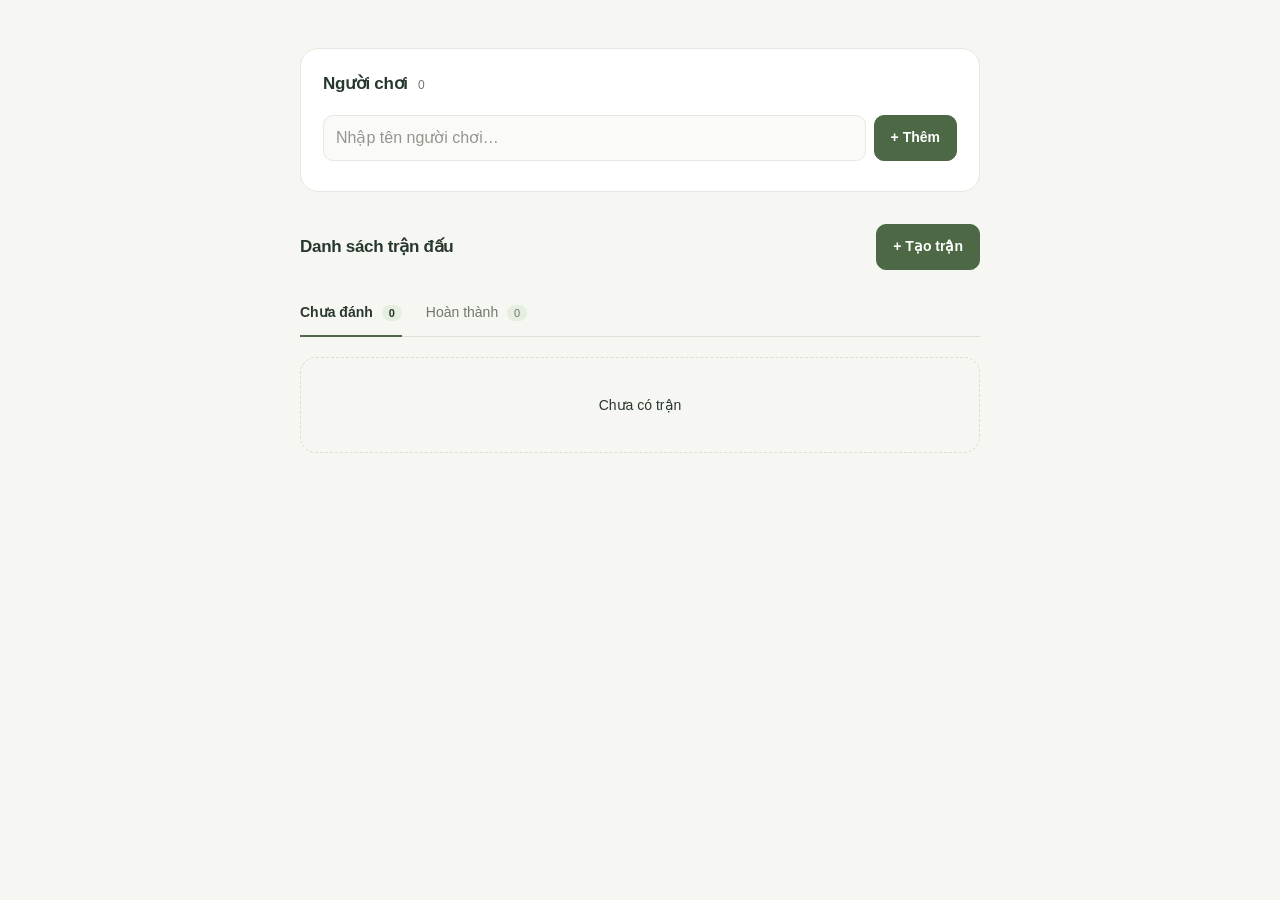
==== index.html @ c01b4a05 "Fix GitHub Pages structure" ====
<!doctype html>
<html lang="vi">
<head>
  <meta charset="UTF-8">
  <meta name="viewport" content="width=device-width, initial-scale=1">
  <meta name="theme-color" content="#f6f7f2">
  <meta name="description" content="Chia đội và quản lý trận đấu.">
  <title>Danh sách trận đấu</title>
  <link rel="stylesheet" href="style.css">
  <script src="script.js" defer></script>
</head>
<body>
  <main class="app">
    <section class="panel players-panel" aria-labelledby="players-heading">
      <div class="section-heading">
        <h2 id="players-heading">Người chơi <span id="player-total" class="small-count">0</span></h2>
      </div>
      <form id="player-form" class="player-form">
        <label class="sr-only" for="player-name">Tên người chơi</label>
        <input id="player-name" name="player-name" type="text" placeholder="Nhập tên người chơi…" maxlength="60" autocomplete="off" required>
        <button class="button primary" type="submit">+ Thêm</button>
      </form>
      <ul id="player-list" class="player-list"></ul>
    </section>

    <section class="sets-section" aria-labelledby="sets-heading">
      <div class="section-heading sets-heading">
        <h2 id="sets-heading">Danh sách trận đấu</h2>
        <button id="add-set" class="button primary" type="button">+ Tạo trận</button>
      </div>
      <div class="tabs" role="tablist" aria-label="Trạng thái trận đấu">
        <button id="tab-pending" class="tab active" type="button" role="tab" aria-selected="true" aria-controls="set-list" data-tab="pending">Chưa đánh <span id="pending-total">0</span></button>
        <button id="tab-completed" class="tab" type="button" role="tab" aria-selected="false" aria-controls="set-list" tabindex="-1" data-tab="completed">Hoàn thành <span id="completed-total">0</span></button>
      </div>
      <div id="set-list" class="set-list" role="tabpanel" aria-labelledby="tab-pending"></div>
    </section>
  </main>
  <p id="notice" class="notice" role="status" aria-live="polite" hidden></p>
</body>
</html>
---- style.css ----
:root {
  color-scheme: light;
  --background: #f6f7f2;
  --surface: #fff;
  --text: #28382e;
  --muted: #6e786e;
  --line: #e3e9df;
  --badge-background: #e5eedf;
  --badge-text: #46623e;
  --accent: #4c6844;
}
* { box-sizing: border-box; }
body { margin: 0; background: var(--background); color: var(--text); font-family: -apple-system, BlinkMacSystemFont, "Segoe UI", sans-serif; font-size: 15px; line-height: 1.5; }
button, input, select { font: inherit; }
button { cursor: pointer; touch-action: manipulation; }
button, input, select { -webkit-tap-highlight-color: transparent; }
button:focus-visible, input:focus-visible, select:focus-visible { outline: 2px solid var(--accent); outline-offset: 3px; }
.app { width: min(100% - 40px, 680px); margin: 0 auto; padding: 48px 0 24px; }
h2 { font-size: 17px; font-weight: 650; margin: 0; letter-spacing: -.3px; }
.panel, .set-card { background: var(--surface); border: 1px solid var(--line); border-radius: 18px; padding: 22px; }
.section-heading { display: flex; align-items: center; justify-content: space-between; gap: 12px; }
.small { font-size: 12px; }
.muted { color: var(--muted); }
.small-count { font-size: 12px; font-weight: 500; color: var(--muted); margin-left: 6px; }
.player-form { display: flex; gap: 8px; margin: 18px 0 8px; }
input, select { min-width: 0; border: 1px solid var(--line); border-radius: 10px; background: #fafbf8; color: var(--text); min-height: 46px; padding: 10px 12px; font-size: 16px; }
input { flex: 1; width: 100%; }
input::placeholder { color: #93968d; }
.button { display: inline-flex; align-items: center; justify-content: center; gap: 6px; min-height: 46px; padding: 10px 16px; border-radius: 10px; border: 1px solid var(--line); font-size: 14px; font-weight: 600; white-space: nowrap; }
.primary { background: var(--accent); color: white; border-color: var(--accent); }
.secondary { background: #f5f6f2; color: var(--text); }
.button:disabled { opacity: .4; cursor: default; }
.player-list { list-style: none; margin: 0; padding: 0; }
.player-row { display: flex; align-items: center; gap: 12px; min-height: 58px; border-bottom: 1px solid var(--line); }
.player-row:last-child { border-bottom: 0; }
.player-count { display: grid; place-items: center; width: 32px; height: 32px; border-radius: 50%; background: var(--badge-background); color: var(--badge-text); font-size: 13px; font-weight: 650; flex-shrink: 0; }
.player-label { flex: 1; overflow-wrap: anywhere; }
.delete-player { border: 0; background: transparent; color: var(--muted); min-height: 44px; min-width: 44px; padding: 8px; font-size: 12px; }
.delete-player:hover, .delete-set:hover { color: #a34438; }
.sets-section { margin-top: 32px; }
.tabs { display: flex; margin: 20px 0; border-bottom: 1px solid #dedfd7; gap: 24px; }
.tab { background: transparent; border: 0; border-bottom: 2px solid transparent; color: var(--muted); padding: 12px 0; margin-bottom: -1px; min-height: 46px; font-size: 14px; }
.tab.active { color: var(--text); border-bottom-color: var(--accent); font-weight: 600; }
.tab span { font-size: 11px; padding: 2px 7px; border-radius: 20px; background: var(--badge-background); margin-left: 5px; }
.set-list { display: grid; gap: 14px; }
.card-heading { display: flex; align-items: center; justify-content: space-between; gap: 10px; margin-bottom: 18px; }
.card-heading h3 { margin: 0; font-size: 15px; font-weight: 650; }
.status { font-size: 11px; color: var(--muted); display: inline-flex; align-items: center; gap: 5px; }
.status::before { content: ""; height: 5px; width: 5px; border-radius: 50%; background: #b2b6a8; }
.status.done { color: var(--accent); }
.status.done::before { background: #86a574; }
.teams { display: grid; grid-template-columns: minmax(0, 1fr) 24px minmax(0, 1fr); gap: 10px; align-items: center; }
.team { display: grid; gap: 8px; min-width: 0; }
.team-title { font-size: 10px; color: var(--muted); letter-spacing: 1.5px; font-weight: 600; margin-bottom: 2px; }
select { width: 100%; padding-left: 10px; padding-right: 4px; font-size: 14px; }
.versus { color: #a1a497; font-size: 10px; text-align: center; margin-top: 20px; }
.completed-name { margin: 0; background: #f8f9f5; padding: 11px; border-radius: 10px; min-height: 44px; font-size: 14px; overflow-wrap: anywhere; }
.card-footer { display: flex; justify-content: space-between; align-items: center; gap: 12px; border-top: 1px solid var(--line); padding-top: 16px; margin-top: 20px; }
.delete-set { background: transparent; border: 0; color: var(--muted); min-height: 44px; padding: 8px 0; font-size: 12px; }
.card-footer .button { min-height: 42px; font-size: 13px; }
.empty-state { text-align: center; padding: 36px 16px; border: 1px dashed #dcded4; border-radius: 16px; }
.empty-state strong { font-size: 14px; font-weight: 500; }
.notice { position: fixed; bottom: max(20px, env(safe-area-inset-bottom)); left: 50%; transform: translateX(-50%); width: max-content; max-width: calc(100% - 32px); background: var(--accent); color: white; padding: 12px 18px; border-radius: 12px; font-size: 13px; box-shadow: 0 4px 20px #0002; z-index: 2; }
.sr-only { position: absolute; width: 1px; height: 1px; padding: 0; margin: -1px; overflow: hidden; clip: rect(0, 0, 0, 0); white-space: nowrap; border: 0; }
[hidden] { display: none !important; }
@media (max-width: 420px) {
  .app { width: calc(100% - 28px); padding-top: 28px; }
  .panel, .set-card { padding: 16px; border-radius: 14px; }
  .players-panel .section-heading { align-items: baseline; }
  .players-panel .section-heading .small { font-size: 10px; }
  .button { padding: 10px 12px; }
  .teams { gap: 6px; grid-template-columns: minmax(0, 1fr) 18px minmax(0, 1fr); }
  select { font-size: 16px; }
  .tabs { gap: 20px; }
}
@media (prefers-reduced-motion: no-preference) {
  button { transition: opacity .15s, background-color .15s; }
}
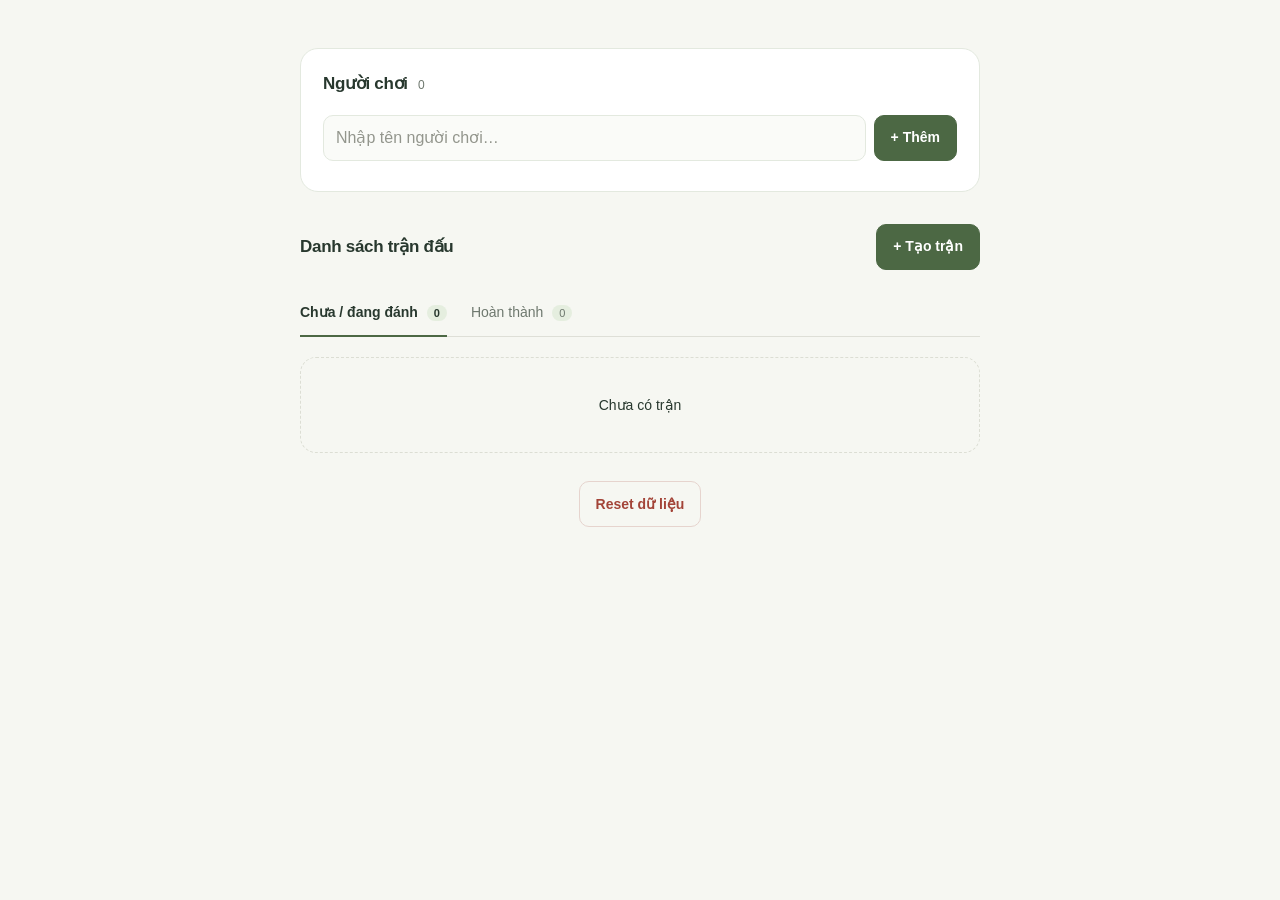
==== commit bc6cc53b: "Update code" ====
--- a/index.html
+++ b/index.html
@@ -29,12 +29,28 @@
         <button id="add-set" class="button primary" type="button">+ Tạo trận</button>
       </div>
       <div class="tabs" role="tablist" aria-label="Trạng thái trận đấu">
-        <button id="tab-pending" class="tab active" type="button" role="tab" aria-selected="true" aria-controls="set-list" data-tab="pending">Chưa đánh <span id="pending-total">0</span></button>
+        <button id="tab-pending" class="tab active" type="button" role="tab" aria-selected="true" aria-controls="set-list" data-tab="pending">Chưa / đang đánh <span id="pending-total">0</span></button>
         <button id="tab-completed" class="tab" type="button" role="tab" aria-selected="false" aria-controls="set-list" tabindex="-1" data-tab="completed">Hoàn thành <span id="completed-total">0</span></button>
       </div>
       <div id="set-list" class="set-list" role="tabpanel" aria-labelledby="tab-pending"></div>
     </section>
+    <div class="reset-actions">
+      <button id="reset-data" class="button reset-button" type="button">Reset dữ liệu</button>
+    </div>
   </main>
+  <dialog id="reset-dialog" class="confirm-dialog" aria-labelledby="reset-title" aria-describedby="reset-description">
+    <div class="dialog-content">
+      <div class="dialog-icon" aria-hidden="true">
+        <svg width="22" height="22" viewBox="0 0 24 24" fill="none" stroke="currentColor" stroke-width="1.6" stroke-linecap="round" stroke-linejoin="round"><path d="M3 6h18M9 6V4h6v2M5 6l1 14h12l1-14M10 10v6M14 10v6"/></svg>
+      </div>
+      <h2 id="reset-title">Reset dữ liệu?</h2>
+      <p id="reset-description">Xoá hết người chơi và trận đấu trên máy này.<br>Không thể khôi phục.</p>
+      <div class="dialog-actions">
+        <button id="cancel-reset" class="button secondary" type="button" autofocus>Huỷ</button>
+        <button id="confirm-reset" class="button danger" type="button">Xoá tất cả</button>
+      </div>
+    </div>
+  </dialog>
   <p id="notice" class="notice" role="status" aria-live="polite" hidden></p>
 </body>
 </html>
--- a/style.css
+++ b/style.css
@@ -49,6 +49,11 @@
 .status::before { content: ""; height: 5px; width: 5px; border-radius: 50%; background: #b2b6a8; }
 .status.done { color: var(--accent); }
 .status.done::before { background: #86a574; }
+.set-card.is-playing { border-color: #e3c75d; background: #fffdf4; }
+.status.playing { color: #795a08; background: #fff0b8; border-radius: 20px; padding: 4px 9px; }
+.status.playing::before { background: #c38e0b; }
+.start-button { background: #f6d96e; border-color: #ebcd60; color: #55410c; }
+.start-button:hover { background: #efce54; }
 .teams { display: grid; grid-template-columns: minmax(0, 1fr) 24px minmax(0, 1fr); gap: 10px; align-items: center; }
 .team { display: grid; gap: 8px; min-width: 0; }
 .team-title { font-size: 10px; color: var(--muted); letter-spacing: 1.5px; font-weight: 600; margin-bottom: 2px; }
@@ -60,6 +65,19 @@
 .card-footer .button { min-height: 42px; font-size: 13px; }
 .empty-state { text-align: center; padding: 36px 16px; border: 1px dashed #dcded4; border-radius: 16px; }
 .empty-state strong { font-size: 14px; font-weight: 500; }
+.reset-actions { display: flex; justify-content: center; margin-top: 28px; }
+.reset-button { background: transparent; color: #a34438; border-color: #e6d4ce; }
+.reset-button:hover { background: #fbefeb; }
+.confirm-dialog { width: min(360px, calc(100% - 40px)); max-height: calc(100dvh - 40px); padding: 0; border: 1px solid var(--line); border-radius: 22px; background: var(--surface); color: var(--text); box-shadow: 0 20px 70px #18251a26; }
+.confirm-dialog::backdrop { background: #19241bc0; }
+.dialog-content { padding: 26px; }
+.dialog-icon { display: grid; place-items: center; width: 46px; height: 46px; background: #fbefeb; color: #a34438; border-radius: 14px; margin-bottom: 18px; }
+.dialog-content h2 { font-size: 20px; }
+.dialog-content p { color: var(--muted); font-size: 14px; line-height: 1.7; margin: 10px 0 24px; }
+.dialog-actions { display: grid; grid-template-columns: 1fr 1fr; gap: 10px; }
+.dialog-actions .button { min-height: 48px; }
+.danger { background: #a34438; border-color: #a34438; color: white; }
+.danger:hover { background: #8f392f; }
 .notice { position: fixed; bottom: max(20px, env(safe-area-inset-bottom)); left: 50%; transform: translateX(-50%); width: max-content; max-width: calc(100% - 32px); background: var(--accent); color: white; padding: 12px 18px; border-radius: 12px; font-size: 13px; box-shadow: 0 4px 20px #0002; z-index: 2; }
 .sr-only { position: absolute; width: 1px; height: 1px; padding: 0; margin: -1px; overflow: hidden; clip: rect(0, 0, 0, 0); white-space: nowrap; border: 0; }
 [hidden] { display: none !important; }
@@ -75,4 +93,6 @@
 }
 @media (prefers-reduced-motion: no-preference) {
   button { transition: opacity .15s, background-color .15s; }
+  .confirm-dialog[open] { animation: dialog-appear .18s ease-out; }
 }
+@keyframes dialog-appear { from { opacity: 0; transform: translateY(8px) scale(.98); } to { opacity: 1; transform: translateY(0) scale(1); } }
